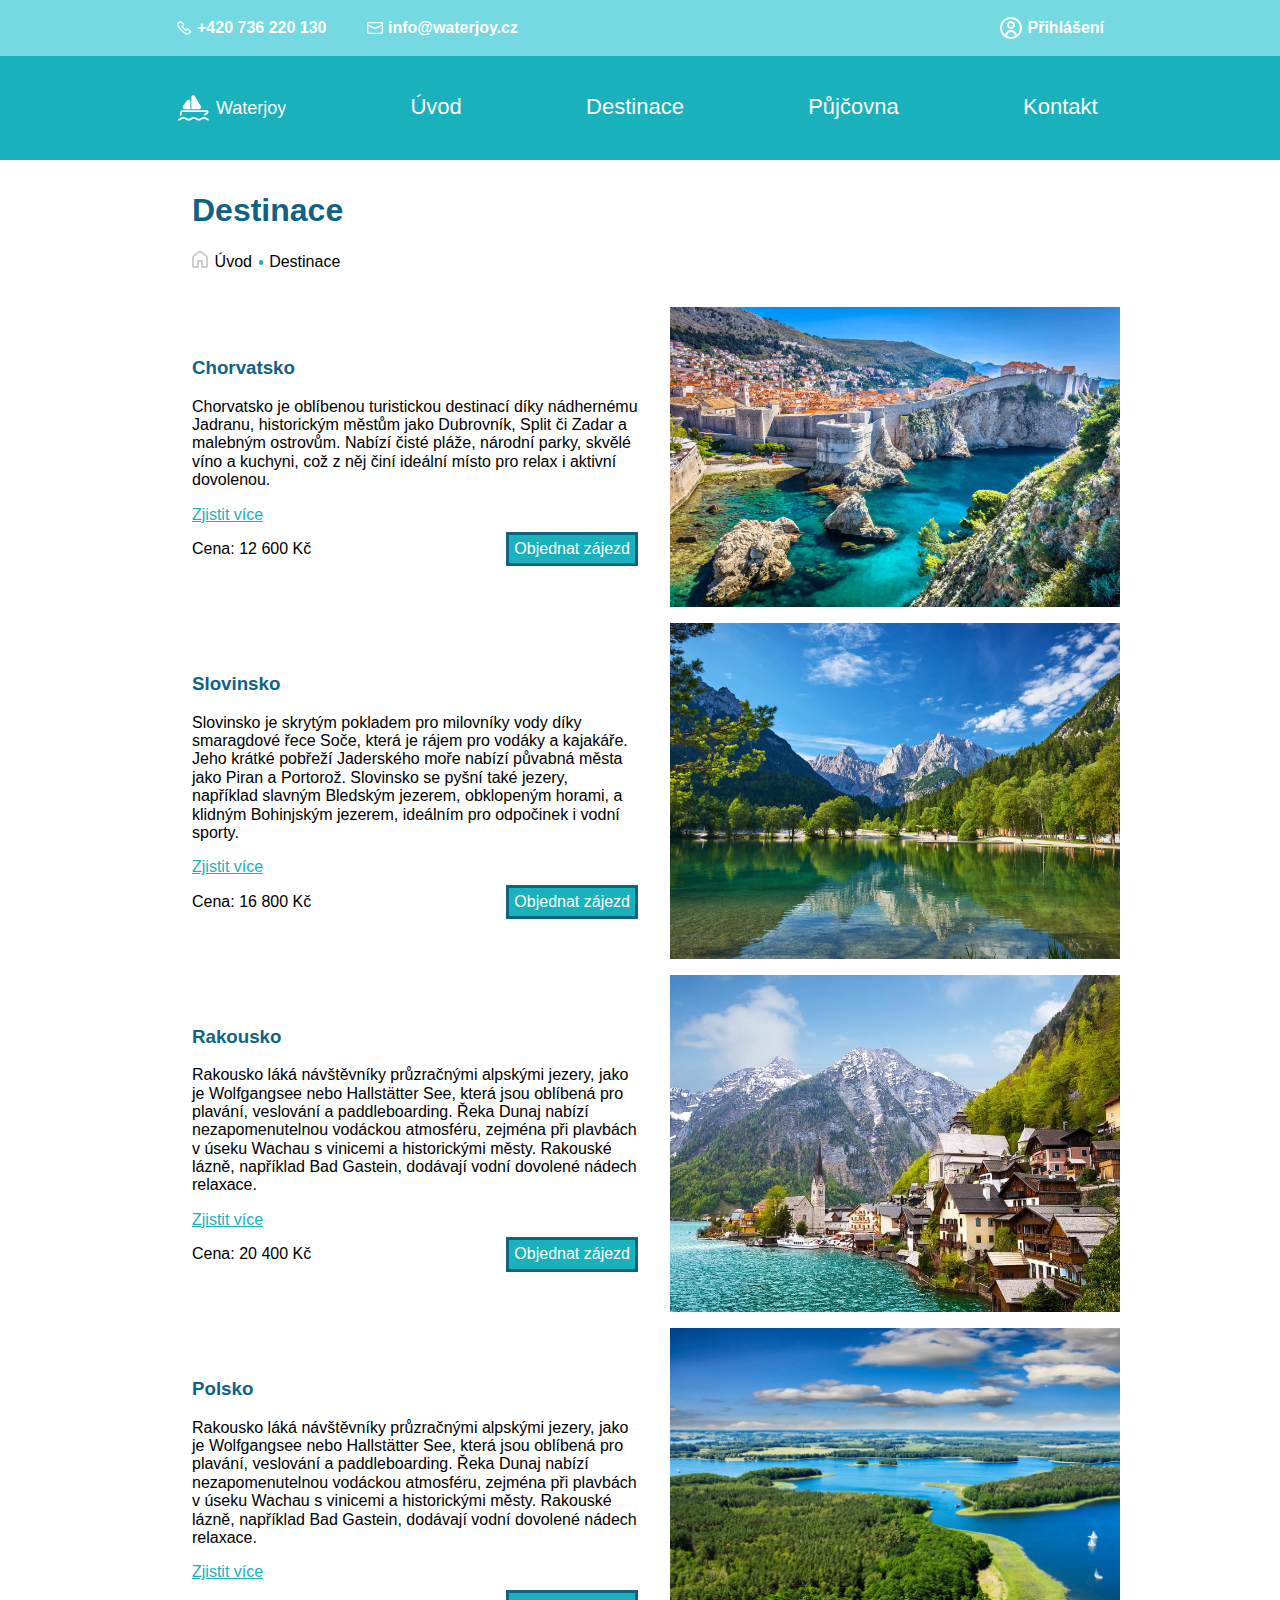
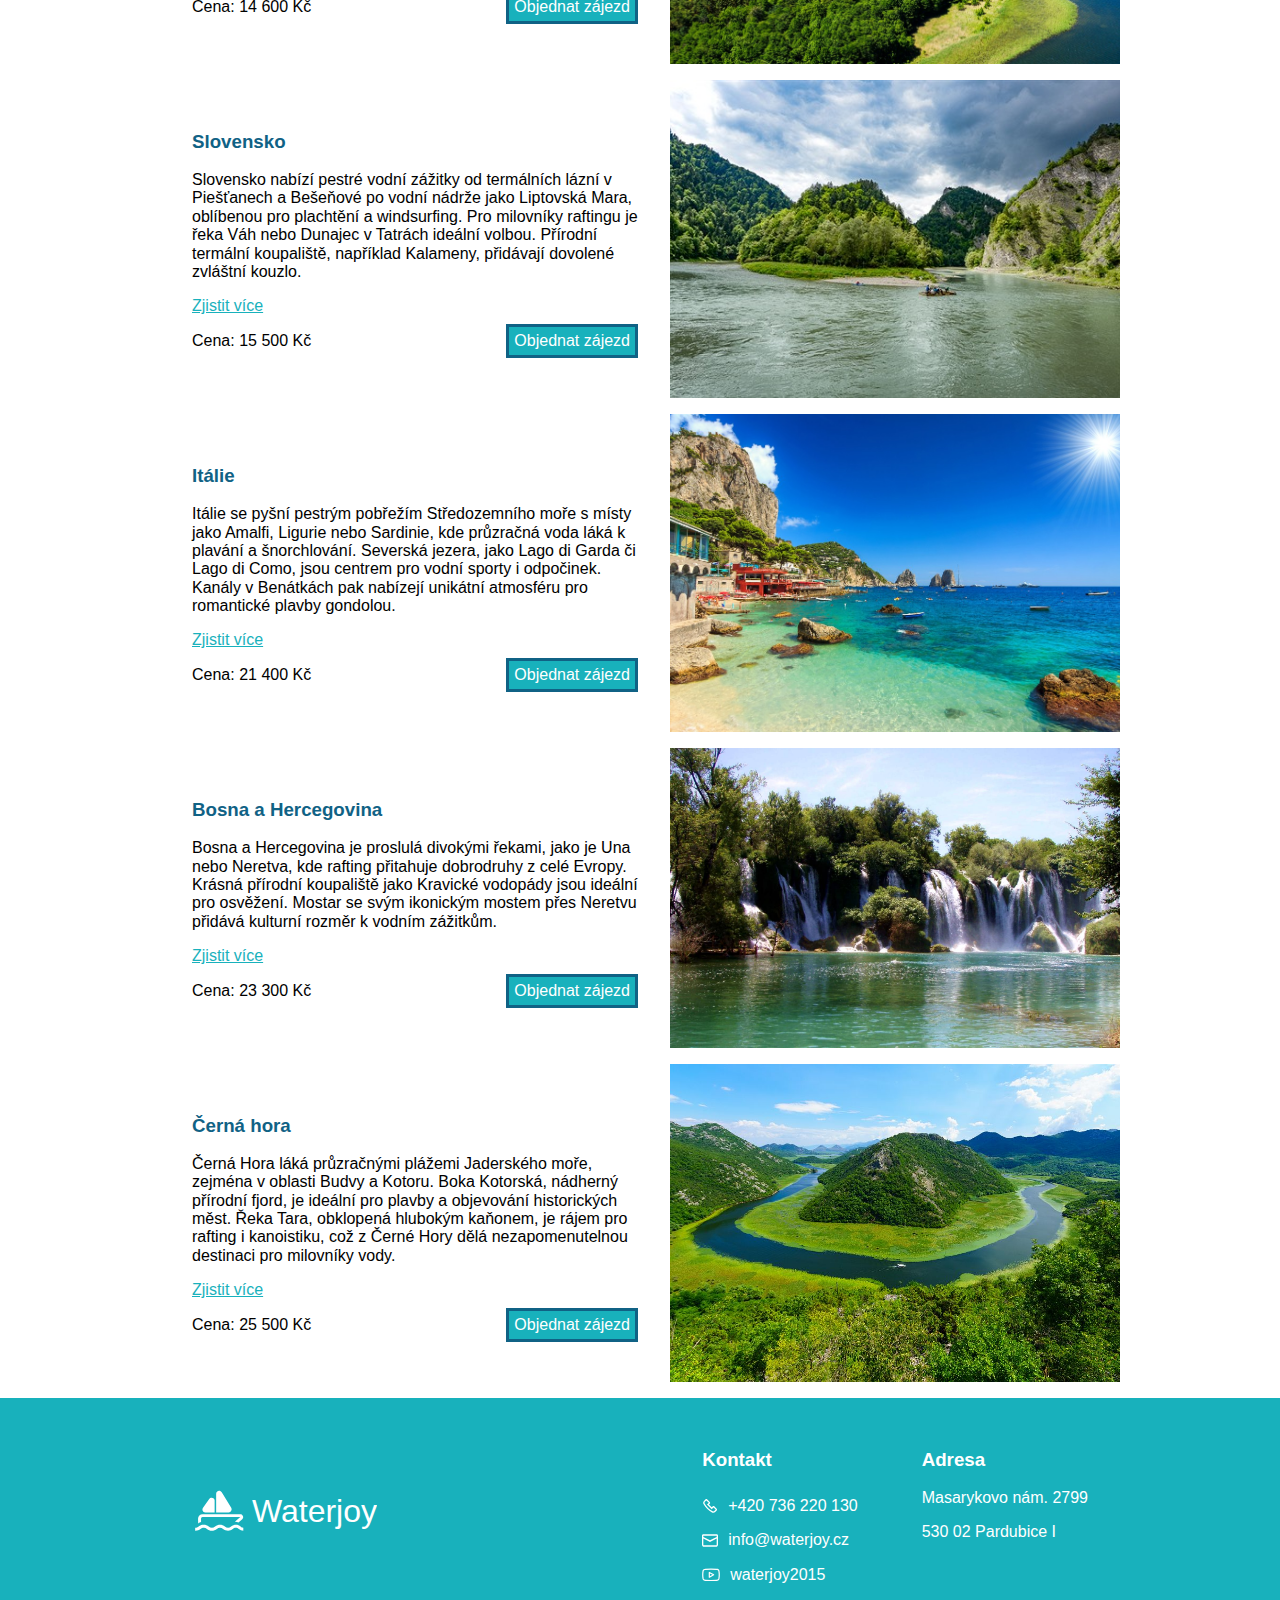
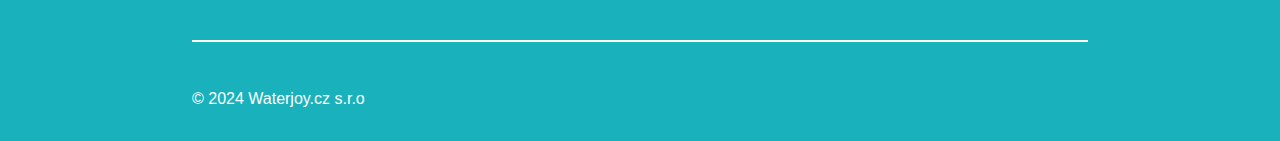
==== destinace.html @ 98359bdb "first commit" ====
<!DOCTYPE html>
<html lang="cs">
  <head>
    <meta charset="UTF-8" />
    <meta http-equiv="X-UA-Compatible" content="IE=edge" />
    <meta name="viewport" content="width=device-width, initial-scale=1.0" />
    <link rel="stylesheet" href="./styles/main.css" />
    <link rel="stylesheet" href="./styles/normalize.css" />
    <link rel="stylesheet" href="./styles/hamburger.css" />
    <link rel="stylesheet" href="./styles/style.css" />
    <script src="./hamburger.js"></script>
    <title>Waterjoy | Destinace</title>
  </head>
  <body>
    <header class="header">
      <div class="header__inline">
        <div class="header__kontakt">
          <a href="tel://+420736220130" class="telefon">
            <img src="./ico/telephone.svg" alt="telefon" />
            <p>+420 736 220 130</p>
          </a>
          <a href="mailto://info@watejoy.cz" class="posta">
            <img src="./ico/email.svg" alt="schránka" />
            <p>info@waterjoy.cz</p>
          </a>
        </div>
        <a href="#" class="header__profile">
          <img src="./ico/Profile.svg" alt="profil" />
          <p class="icon-profile">Přihlášení</p>
        </a>
      </div>
      <div class="header__navigace">
        <div class="hamburger-row">
          <div class="navbar__logotext">
            <a
              href="./index.html"
              class="navbar__logo img-responsive header__logo"
              ><img
                src="./ico/logo.svg"
                alt="Waterjoy"
                class="logo--text"
              />Waterjoy</a
            >
          </div>
          <a
            href="javascript:void(0)"
            class="hamburger hamburger-btn hamburger-zone"
          >
            <span></span>
            <span></span>
            <span></span>
          </a>
        </div>
        <nav class="navbar hamburger-nav hamburger-zone">
          <menu class="nav__pages">
            <li class="nav-item">
              <a class="nav-link" href="./index.html">Úvod</a>
            </li>
            <li class="nav-item">
              <a class="nav-link" href="./destinace.html">Destinace</a>
            </li>
            <li class="nav-item">
              <a class="nav-link" href="./pujcovna.html">Půjčovna</a>
            </li>
            <li class="nav-item">
              <a class="nav-link" href="./kontakt.html">Kontakt</a>
            </li>
          </menu>
        </nav>
      </div>
    </header>
    <main class="destinace">
      <section class="destinace_uvod">
        <h1>Destinace</h1>
        <div class="drobenka">
          <img src="./ico/domek.svg" alt="home" />
          <a href="./index.html">Úvod</a>
          <span class="drobenka__span"></span>
          <a href="./destinace.html">Destinace</a>
        </div>
      </section>
      <section class="destinace__nabidka" id="Chorvatsko">
        <div class="destinace__popis">
          <div class="destinace__item">
            <h3 class="destinace__country">Chorvatsko</h3>
            <p class="country__text">
              Chorvatsko je oblíbenou turistickou destinací díky nádhernému
              Jadranu, historickým městům jako Dubrovník, Split či Zadar a
              malebným ostrovům. Nabízí čisté pláže, národní parky, skvělé víno
              a kuchyni, což z něj činí ideální místo pro relax i aktivní
              dovolenou.
            </p>
            <a href="#" class="more-info-btn">Zjistit více</a>
            <div class="price__item">
              <p class="price-tag">Cena: 12 600 Kč</p>
              <a href="#" class="formular-btn">Objednat zájezd</a>
            </div>
          </div>
          <img
            src="./images/croatia.jpg"
            alt="Croatia"
            class="destinace__img"
          />
        </div>
      </section>
      <section class="destinace__nabidka" id="Slovinsko">
        <div class="destinace__popis">
          <div class="destinace__item">
            <h3 class="destinace__country">Slovinsko</h3>
            <p class="country__text">
              Slovinsko je skrytým pokladem pro milovníky vody díky smaragdové
              řece Soče, která je rájem pro vodáky a kajakáře. Jeho krátké
              pobřeží Jaderského moře nabízí půvabná města jako Piran a
              Portorož. Slovinsko se pyšní také jezery, například slavným
              Bledským jezerem, obklopeným horami, a klidným Bohinjským jezerem,
              ideálním pro odpočinek i vodní sporty.
            </p>
            <a href="#" class="more-info-btn">Zjistit více</a>
            <div class="price__item">
              <p class="price-tag">Cena: 16 800 Kč</p>
              <a href="#" class="formular-btn">Objednat zájezd</a>
            </div>
          </div>
          <img
            src="./images/slovinsko.jpg"
            alt="Slovinsko"
            class="destinace__img"
          />
        </div>
      </section>
      <section class="destinace__nabidka" id="Rakousko">
        <div class="destinace__popis">
          <div class="destinace__item">
            <h3 class="destinace__country">Rakousko</h3>
            <p class="country__text">
              Rakousko láká návštěvníky průzračnými alpskými jezery, jako je
              Wolfgangsee nebo Hallstätter See, která jsou oblíbená pro plavání,
              veslování a paddleboarding. Řeka Dunaj nabízí nezapomenutelnou
              vodáckou atmosféru, zejména při plavbách v úseku Wachau s vinicemi
              a historickými městy. Rakouské lázně, například Bad Gastein,
              dodávají vodní dovolené nádech relaxace.
            </p>
            <a href="#" class="more-info-btn">Zjistit více</a>
            <div class="price__item">
              <p class="price-tag">Cena: 20 400 Kč</p>
              <a href="#" class="formular-btn">Objednat zájezd</a>
            </div>
          </div>
          <img
            src="./images/rakousko.jpg"
            alt="Rakousko"
            class="destinace__img"
          />
        </div>
      </section>
      <section class="destinace__nabidka" id="Polsko">
        <div class="destinace__popis">
          <div class="destinace__item">
            <h3 class="destinace__country">Polsko</h3>
            <p class="country__text">
              Rakousko láká návštěvníky průzračnými alpskými jezery, jako je
              Wolfgangsee nebo Hallstätter See, která jsou oblíbená pro plavání,
              veslování a paddleboarding. Řeka Dunaj nabízí nezapomenutelnou
              vodáckou atmosféru, zejména při plavbách v úseku Wachau s vinicemi
              a historickými městy. Rakouské lázně, například Bad Gastein,
              dodávají vodní dovolené nádech relaxace.
            </p>
            <a href="#" class="more-info-btn">Zjistit více</a>
            <div class="price__item">
              <p class="price-tag">Cena: 14 600 Kč</p>
              <a href="#" class="formular-btn">Objednat zájezd</a>
            </div>
          </div>
          <img src="./images/polsko.jpg" alt="Polsko" class="destinace__img" />
        </div>
      </section>
      <section class="destinace__nabidka" id="Slovensko">
        <div class="destinace__popis">
          <div class="destinace__item">
            <h3 class="destinace__country">Slovensko</h3>
            <p class="country__text">
              Slovensko nabízí pestré vodní zážitky od termálních lázní v
              Piešťanech a Bešeňové po vodní nádrže jako Liptovská Mara,
              oblíbenou pro plachtění a windsurfing. Pro milovníky raftingu je
              řeka Váh nebo Dunajec v Tatrách ideální volbou. Přírodní termální
              koupaliště, například Kalameny, přidávají dovolené zvláštní
              kouzlo.
            </p>
            <a href="#" class="more-info-btn">Zjistit více</a>
            <div class="price__item">
              <p class="price-tag">Cena: 15 500 Kč</p>
              <a href="#" class="formular-btn">Objednat zájezd</a>
            </div>
          </div>
          <img
            src="./images/slovensko.jpg"
            alt="Slovensko"
            class="destinace__img"
          />
        </div>
      </section>
      <section class="destinace__nabidka" id="Italie">
        <div class="destinace__popis">
          <div class="destinace__item">
            <h3 class="destinace__country">Itálie</h3>
            <p class="country__text">
              Itálie se pyšní pestrým pobřežím Středozemního moře s místy jako
              Amalfi, Ligurie nebo Sardinie, kde průzračná voda láká k plavání a
              šnorchlování. Severská jezera, jako Lago di Garda či Lago di Como,
              jsou centrem pro vodní sporty i odpočinek. Kanály v Benátkách pak
              nabízejí unikátní atmosféru pro romantické plavby gondolou.
            </p>
            <a href="#" class="more-info-btn">Zjistit více</a>
            <div class="price__item">
              <p class="price-tag">Cena: 21 400 Kč</p>
              <a href="#" class="formular-btn">Objednat zájezd</a>
            </div>
          </div>
          <img src="./images/italie.jpg" alt="Italie" class="destinace__img" />
        </div>
      </section>
      <section class="destinace__nabidka" id="Bosna">
        <div class="destinace__popis">
          <div class="destinace__item">
            <h3 class="destinace__country">Bosna a Hercegovina</h3>
            <p class="country__text">
              Bosna a Hercegovina je proslulá divokými řekami, jako je Una nebo
              Neretva, kde rafting přitahuje dobrodruhy z celé Evropy. Krásná
              přírodní koupaliště jako Kravické vodopády jsou ideální pro
              osvěžení. Mostar se svým ikonickým mostem přes Neretvu přidává
              kulturní rozměr k vodním zážitkům.
            </p>
            <a href="#" class="more-info-btn">Zjistit více</a>
            <div class="price__item">
              <p class="price-tag">Cena: 23 300 Kč</p>
              <a href="#" class="formular-btn">Objednat zájezd</a>
            </div>
          </div>
          <img src="./images/bosna.jpg" alt="Bosna" class="destinace__img" />
        </div>
      </section>
      <section class="destinace__nabidka" id="Cerna-hora">
        <div class="destinace__popis">
          <div class="destinace__item">
            <h3 class="destinace__country">Černá hora</h3>
            <p class="country__text">
              Černá Hora láká průzračnými plážemi Jaderského moře, zejména v
              oblasti Budvy a Kotoru. Boka Kotorská, nádherný přírodní fjord, je
              ideální pro plavby a objevování historických měst. Řeka Tara,
              obklopená hlubokým kaňonem, je rájem pro rafting i kanoistiku, což
              z Černé Hory dělá nezapomenutelnou destinaci pro milovníky vody.
            </p>
            <a href="#" class="more-info-btn">Zjistit více</a>
            <div class="price__item">
              <p class="price-tag">Cena: 25 500 Kč</p>
              <a href="#" class="formular-btn">Objednat zájezd</a>
            </div>
          </div>
          <img
            src="./images/cerna-hora.jpg"
            alt="Cerna hora"
            class="destinace__img"
          />
        </div>
      </section>
    </main>
    <footer>
      <div class="footer__block">
        <a href="./index.html" class="footer__logo img-responsive footer__logo2"
          ><img
            src="./ico/logo.svg"
            alt="Waterjoy"
            class="footer__logo--text"
          />Waterjoy</a
        >
        <div class="footer__blok2">
          <div class="footer__item">
            <h3 class="footer__h3">Kontakt</h3>
            <div class="footer__kontakt">
              <a href="tel://+420736220130" class="footer__a">
                <img src="./ico/telephone.svg" alt="telefon" /> +420 736 220
                130</a
              >
              <a href="mailto://info@l3web.cz" class="footer__a">
                <img src="./ico/email.svg" alt="posta" /> info@waterjoy.cz</a
              >
              <a href="https://www.youtube.com/"
                ><img src="./ico/youtube.svg" alt="YouTube" />waterjoy2015</a
              >
            </div>
          </div>
          <div class="footer__item">
            <h3 class="footer__h3">Adresa</h3>
            <p>Masarykovo nám. 2799</p>
            <p>530 02 Pardubice I</p>
          </div>
        </div>
      </div>
      <div class="sec__footer--line">
        <span class="footer__line"></span>
      </div>
      <div class="footer__item--underline">
        <div class="footer__underline--text">
          <a href="https://pslib.cz/" class="footer__a"
            >&copy; 2024 Waterjoy.cz s.r.o</a
          >
        </div>
      </div>
    </footer>
  </body>
</html>
---- styles/main.css ----
:root {
    --lightblue: #18b1bc;
    --darkblue: #106285;
    --black: #000000;
    --white: #ffffff;
    --backgoundblue: #add5e79c;
    --lighterblue: #74d9e0;
}

html {
    font-family: 'Inter', sans-serif;
}

a {
    text-decoration: none;
}

li {
    display: block;
}

h1,
h2,
h3 {
    color: var(--darkblue);
}

.img-responsive {
    display: block;
    width: 100%;
    object-fit: cover;
    max-width: 700px;
    margin: 0;
    padding: 0;
    border-radius: 12px;
    overflow: hidden;
}

.sec__btn {
    display: flex;
    justify-content: center;
}

.drobenka {
    display: flex;
    align-items: center;
    gap: 5px;
}

.drobenka a {
    color: var(--Cerna);
    padding: 0.1em;
}

.drobenka img {
    padding-bottom: 0.4em;
}

.drobenka__span {
    display: inline-flex;
    border: 2px solid var(--lightblue);
    height: 1px;
    border-radius: 2px;
}

.foto__profil {
    margin: 1em 1em 1em 0;
}

.yellow {
    color: yellow;
}

/*HEADER*/

.header {
    background-color: var(--lightblue);
}

.header__inline {
    display: flex;
    font-family: 'Hanken Grotesk', sans-serif;
    justify-content: space-between;
    padding: 1em;
    background-color: var(--lighterblue);
}

.header__kontakt {
    gap: 20px;
}

.header__kontakt img {
    width: 100%;
}

.header__inline p {
    display: none;
}

.telefon,
.posta,
.header__profile,
.header__kontakt {
    display: flex;
    align-items: center;
    align-self: center;
}

/*NAVIGACE*/

.header__navigace {
    background-color: var(--lightblue);
}

.navbar__logo {
    max-width: 185px;
}

.logo--text {
    padding-right: 5px;
    width: 100%;
    object-fit: cover;

}

.header__logo {
    display: flex;
    align-items: center;
    /*padding-top: 0.2em;*/
    color: white;
    font-size: large;
    z-index: 2;
}

.nav-link {
    color: var(--white);
    font-size: 22px;
    font-weight: normal;
    text-align: center;
}

.telefon,
.posta,
.header__profile {
    gap: 5px;
    color: var(--white);
    font-weight: bold;
}

.navbar {
    position: absolute;
    width: 100%;
    transition: 1s;
}

.nav-item {
    display: block;
    text-align: center;
    border-bottom: 2px solid var(--white);
    padding: 0.5em 0;
    width: 100%;
}

/*HOMEPAGE*/

.sec1__check {
    display: flex;
    align-items: center;
    justify-content: space-between;
}

.sec1__check--text ul {
    padding: 0.5em 0.5em;
    margin: 0;
}

.section1 {
    display: flex;
    justify-content: space-around;
    flex-direction: column;
    margin: 1em;
    gap: 20px;
    padding: 1.5em;
}

.sec1__h1 {
    display: flex;
    flex-direction: row-reverse;
}

.section1__item--text {
    padding: 0;
    margin: 0 0 1.5em 0;
}

.hp-btn {
    background-color: var(--lightblue);
    color: var(--white);
    border-radius: 12px;
    padding: 12px;
    margin: 16px 0;
    width: fit-content;
}

.hp-btn:hover {
    background-color: var(--darkblue);
}


.homepage__h2 {
    text-align: center;
    padding: 1.5em;
    margin: 0;
    /*margin-bottom: 1em;*/
}

.top-destinace__blok {
    display: flex;
    position: relative;
}

.top-destinace__blok:hover {
    transform: scale(1.05);
    transition: 1s;
}

.top-destinace__img {
    width: 100%;
    object-fit: cover;
}

.top-destinace__text {
    position: absolute;
    background-color: var(--lighterblue);
    color: var(--darkblue);
    font-weight: 600;
    right: 0;
    bottom: 30px;
    padding: 10px;
}

.top-destinace__h3 {
    margin: 0;
    padding-bottom: 10px;
}

.top-destinace__p {
    margin: 0;
}

.reference__item {
    display: flex;
    text-align: center;
    flex-wrap: wrap;
    justify-content: center;
    color: var(--lightblue);
}

.reference__item--blok {
    padding: .5em;
    border-radius: 16px;

}

.reference__item--blok p:first-child {
    font-size: large;
    font-weight: bold;
}

.reference-list__item {
    display: flex;
    flex-direction: column;
    justify-content: start;
    margin: 2em;
}

.reference__profil {
    display: flex;
    align-items: center;
}

.reference__word--circle {
    width: 30px;
    height: 30px;
    font-size: 24px;
    text-align: center;
    color: var(--white);
    border-radius: 50%;
    padding: .5em;
    margin: .5em .5em .5em 0;
}

.blue {
    background-color: blue;
}

.purple {
    background-color: purple;
}

.green {
    background-color: green;
}



.profile__blok {
    display: flex;
    flex-direction: column;
}

.profile__name {
    margin: 0;
}

.reference__text {
    margin: 0;
}

/*DESTINACE*/

.destinace {
    margin: 0 5px;
}

.destinace_uvod {
    margin: 2em;
}

.destinace__item {
    margin: 2em;
}

.more-info-btn {
    color: var(--lightblue);
    text-decoration: underline;
}

.price__item {
    display: flex;
    justify-content: space-between;
    align-items: center;
}

.formular-btn {
    background-color: var(--lightblue);
    color: var(--white);
    border: 3px solid var(--darkblue);
    padding: 5px;
}

.formular-btn:hover {
    background-color: var(--darkblue);
}

.destinace__img {
    object-fit: cover;
    width: 100%;
}

.proc-my__blok {
    display: flex;
    justify-content: center;
    flex-direction: column;
    gap: 16px;
    margin: 1em;
}

.proc-my__item {
    background-color: var(--lighterblue);
    border-radius: 4px;
    padding: 1em;
}

/*PUJCOVNA*/

.cenik {
    border-collapse: collapse;
    border: 1px solid var(--black);
    width: 100%;
}

.pujcovna__sec1 {
    margin: 2em;
}

.pujcovna__adresa--text {
    margin: 2em;
}

.pujcovna__cenik {
    margin: 2em;
}

.cenik__popis {
    margin: 1em;
    font-weight: bold;
    font-size: larger;
    color: var(--darkblue);
}

.cenik__radek--popis th {
    font-weight: bold;
    padding: 8px;
    /*border: 1px solid var(--darkblue);*/
}

.cenik__radek th {
    font-weight: 400;
    padding: 8px;
    border: 1px solid var(--black);
}

.pujcovna__formular {
    margin: 2em;
}

/*formular*/

input[type=text],
select {
    width: 100%;
    padding: 12px 20px;
    margin: 8px 0;
    display: inline-block;
    border: 1px solid #ccc;
    border-radius: 4px;
    box-sizing: border-box;
}

input[type=submit] {
    width: 100%;
    background-color: var(--lightblue);
    color: white;
    padding: 14px 20px;
    margin: 8px 0;
    border: none;
    border-radius: 4px;
    cursor: pointer;
}

input[type=submit]:hover {
    background-color: var(--darkblue);
}

/*KONTAKT*/

.kontakt__sec1 {
    margin: 2em;
}

.kontakt__sec2--text {
    margin: 2em 2em;
}

.kontakt__doba--blok {
    display: flex;
    flex-direction: column;

}

.kontakt__doba--popis {
    text-align: start;
}

.kontakt__doba--item {
    display: flex;
    justify-content: space-between;
    padding: .5em;
    gap: 16px;
}


.mapa {
    width: 100%;
    height: 400px;
}

.kontakt__personal {
    display: flex;
    justify-content: space-between;
    margin: 1em;
    align-items: center;
    max-width: 450px;
    width: 100%;
}

.kontakt__personal--block {
    display: flex;
    justify-content: center;
    background-color: var(--lighterblue);
    border-radius: 16px;
}

.foto__logo {
    width: 140px;
    margin: 1em;
}

.kontakt__sec3 {
    margin: 3em 1em;
}

.kontakt__sec3 h2 {
    text-align: center;
}

.kontakt__sec3--block {
    display: flex;
    justify-content: space-around;
    flex-direction: column;
    gap: 24px;
    width: 100%;
    margin: 2em 0;
}

.kontakt__foto {
    max-width: 100px;
}

.kontakt__personal--text p {
    margin: 5px 0;
    color: var(--darkblue);
}

.kontakt__personal--text p:first-child {
    font-weight: bold;
}

.kontakt__personal--text a {
    display: block;
    color: var(--darkblue);
    margin: 5px 0;
}

/*FOOTER*/

footer {
    background-color: var(--lightblue);
    color: var(--white);
    padding: 1em 0 1em 0;
}

.footer__block {
    display: flex;
    flex-wrap: wrap;
    flex-direction: column;
}

.footer__logo {
    max-width: 185px;
    margin: 1em;
}

.footer__logo--text {
    padding-right: 5px;

}

.footer__logo2 {
    display: flex;
    align-items: center;
    color: white;
    font-size: 24px;
}

.footer__item {
    text-align: start;
    margin: 1em 2em;
}

.footer__item a {
    color: var(--white);
}

.footer__h3 {
    color: var(--white);
}

.footer__item--underline {
    text-align: center;
}

.footer__underline--text {
    display: flex;
    justify-content: space-around;
    align-items: center;
    margin: 0 1em;
}

.footer__line {
    display: flex;
    border: 1px solid var(--white);
}

.sec__footer--line {
    margin: 2em;
}

.footer__kontakt {
    display: flex;
    flex-direction: column;
}

.footer__kontakt a {
    display: flex;
    justify-content: flex-start;
    margin: 0.5em 0;
    gap: 10px;
}

.footer__a {
    display: block;
    color: var(--svetlaModra);
    margin: 1em 0;
}



/*MEDIAQ*/

@media screen and (min-width: 768px) {
    /*Q-HEADER*/

    .header__inline p {
        display: inline;
        margin: 0;
    }

    .header__kontakt p {
        min-width: 150px;
    }

    /*Q-NAVIGACE*/

    .header__navigace {
        display: flex;
        align-items: center;
        padding: 2em 1em;
        justify-content: space-between;
        background-color: var(--lightblue);
        gap: 24px;
    }

    .navbar {
        display: flex;
        position: relative;
        justify-content: space-between;
        transition: none;
        right: 0;
        justify-content: space-between;
        max-width: 700px;
    }

    .nav__pages {
        display: flex;
        align-items: center;
        width: 100%;
        justify-content: space-between;
        gap: 2;
    }

    .nav__border {
        border: 2px solid var(--Seda);
        align-self: center;
        height: 30px;
    }

    .nav-item {
        display: flex;
        padding: 0.4em;
        border: none;
        justify-content: space-between;
        width: auto;
        border-bottom: 2px solid var(--lightblue);
    }

    .nav-item:hover {
        border-bottom: 2px solid var(--white);
        /*padding-top: 0.4em;*/

    }

    /*Q-HOMEPAGE*/

    .section1 {
        display: flex;
        flex-wrap: nowrap;
        flex-direction: row;
        justify-content: space-around;
    }

    .sec1__check--block {
        display: flex;
        flex-direction: column;
        justify-content: space-evenly;
        margin-right: 2em;
        max-width: 380px;
    }

    .sec1__check {
        display: flex;
        flex-direction: column;
        align-items: start;
    }

    .section1__item--text {
        padding: 0;
        margin: 0;
    }

    .top-destinace__obal {
        display: flex;
        flex-wrap: wrap;
        gap: 12px;
        justify-content: center;
    }

    .top-destinace__img {
        max-width: 450px;
        height: 100%;

    }

    .sec__proc-my {
        display: flex;
        flex-direction: column;
        align-items: center;
        justify-content: center;
    }

    .proc-my__blok {
        flex-wrap: wrap;
        width: fit-content;
        flex-direction: row;
        justify-content: center;

    }

    .proc-my__item {
        max-width: 200px;
    }

    .reference__item {
        justify-content: space-around;
    }

    .reference__list {
        display: flex;
        flex-direction: row;
        flex-wrap: wrap;
        justify-content: space-around;
    }

    .reference-list__item {
        max-width: 270px;

    }

    /*Q-destinace*/
    .destinace__popis {
        display: flex;

    }

    .destinace__img {
        max-width: 450px;
    }

    .destinace__nabidka {
        margin-bottom: 1em;
    }

    /*Q-pujcovna*/

    .pujcovna__adresa {
        display: flex;
        justify-content: space-between;
    }

    .pujcovna__cenik {
        display: flex;
        justify-content: center;
    }



    .formular {
        display: grid;
        grid-template-columns: 1fr 1fr;
        gap: 12px;
    }

    /*Q-KONTAKT*/

    .kontakt__sec3 {
        margin: auto auto 3em auto;
    }

    .kontakt__sec2 {
        display: flex;
        justify-content: space-between;
        gap: 50px;
        padding: 0 0 4em 0;
    }

    .kontakt__sec2--text {
        margin: 0 2em;
        min-width: 200px;
    }

    /*
    .mapa {
        max-height: 350px;
        max-width: 420px;
    }
*/
    .kontakt__pozadi {
        border-radius: 30px;
    }

    .kontakt__sec3--block {
        flex-direction: row;
        flex-wrap: wrap;
    }

    /*Q-FOOTER*/

    .footer__block {
        display: flex;
        flex-direction: row;
        justify-content: space-between;
    }

    .footer__blok2 {
        display: flex;
    }


    .footer__logo {
        max-width: 185px;
        margin: 1em;
    }

    .footer__logo--text {
        padding-right: 5px;
        width: 100%;
        object-fit: cover;

    }

    .footer__logo2 {
        display: flex;
        align-items: center;
        color: white;
        font-size: 32px;
        z-index: 2;
    }

    .footer__item--underline {
        display: flex;
        justify-content: space-between;
        margin: 2em;
    }

    .sec__footer--line {
        display: flex;
        justify-content: center;
        margin: 2em;
    }

    .footer__line {
        width: 100%;
    }
}

/*TABLET*/

@media screen and (min-width: 961px) {
    .header__kontakt {
        margin-left: 10em;
    }

    .header__profile {
        margin-right: 10em;
    }

    .header__navigace {
        margin: 0 10em;
    }

    .section1 {
        justify-content: space-between;
        margin: auto 15em auto 15em;
    }

    .proc-my__blok {
        margin: auto 10em auto 10em;
    }

    .reference {
        margin: auto 10em auto 10em;
    }

    .destinace {
        margin: auto 10em auto 10em;
    }

    .pujcovna__main {
        margin: auto 10em auto 10em;
    }

    .kontakt__sec1,
    .kontakt__sec2 {
        margin: auto 10em auto 10em;
    }

    .kontakt__sec3 {
        margin: auto 10em 3em 10em;
    }

    .footer__item--underline {
        margin: auto 12em auto 11em;
    }

    .footer__line {
        margin: auto 10em auto 10em;
    }

    .footer__block {
        margin: auto 10em auto 10em;
    }
}
---- styles/hamburger.css ----
:root {
    --white: #ffffff;
}

.hamburger {
    --rotate-time: .15s;
    --move-time: .1s;
}

.hamburger {
    width: 60px;
    height: 45px;
    position: relative;
}

.hamburger span {
    position: absolute;
    height: 6px;
    width: 100%;
    background: var(--white);
    left: 0;
}

.hamburger span:nth-child(1) {
    top: 0px;
    border-radius: 20px;
}

.hamburger span:nth-child(2) {
    top: 18px;
    transition: .5s;
    border-radius: 20px;
}

.hamburger span:nth-child(3) {
    bottom: 2px;
    border-radius: 20px;
}

.hamburger-nav {
    transform: scaleY(0);
    transition: .5s;
    transform-origin: top;
}


@media screen and (max-width: 768px) {
    .hamburger.active span {
        transform: translateY(0px);
    }

    .hamburger-nav.active {
        transform: scaleY(1);
    }

    .hamburger.active span:nth-child(1) {
        transform: translateY(18px) rotate(45deg);
    }

    .hamburger.active span:nth-child(2) {
        transform: translateX(200%);
        transition: .5s;
        overflow: hidden;
    }

    .hamburger.active span:nth-child(3) {
        transform: translateY(-18px) rotate(-45deg);
    }
}
---- styles/style.css ----
:root {
    --black: #000000;
    --white: #ffffff;
    --lightblue: #18b1bc;
}

.hamburger {
    display: block;
}

.hamburger-nav {
    background-color: var(--lightblue);
    border-top: 2px solid var(--white);
}

.hamburger-nav a:hover {
    color: var(--white);
}

.hamburger-row {
    padding: 1em;
    display: flex;
    justify-content: space-between;
    color: var(--white);
    flex-wrap: nowrap;
    align-items: center;
}

.hamburger-nav menu {
    margin: 0;
    padding: 0;
}

.btn-cta {
    display: inline-block;
    background-color: var(--black);
    font-size: 22px;
    font-weight: bold;
    border-top: 0;
}

.btn-cta>a {
    color: var(--white);
}

@media screen and (min-width: 768px) {
    .hamburger-btn {
        display: none;
    }

    .hamburger-nav {
        transform: none;
        display: flex;
        justify-content: end;
        border: none;
    }

    .btn-cta {
        background-color: var(--white);
        border-radius: 1em;
        padding: 10px 20px;
        margin: 5px;
    }

    .btn-cta:hover {
        border: 5px solid var(--white);
        background-color: var(--white);
        font-weight: bold;
        padding: 5px 15px;
        color: var(--black);
    }

    .btn-cta>a {
        color: var(--white);
    }

    .hamburger-nav a:hover {
        color: var(--white);
    }

    .hamburger-row {
        display: flex;
        justify-content: space-between;
        color: var(--white);
        align-content: center;
        padding: 0;
    }
}
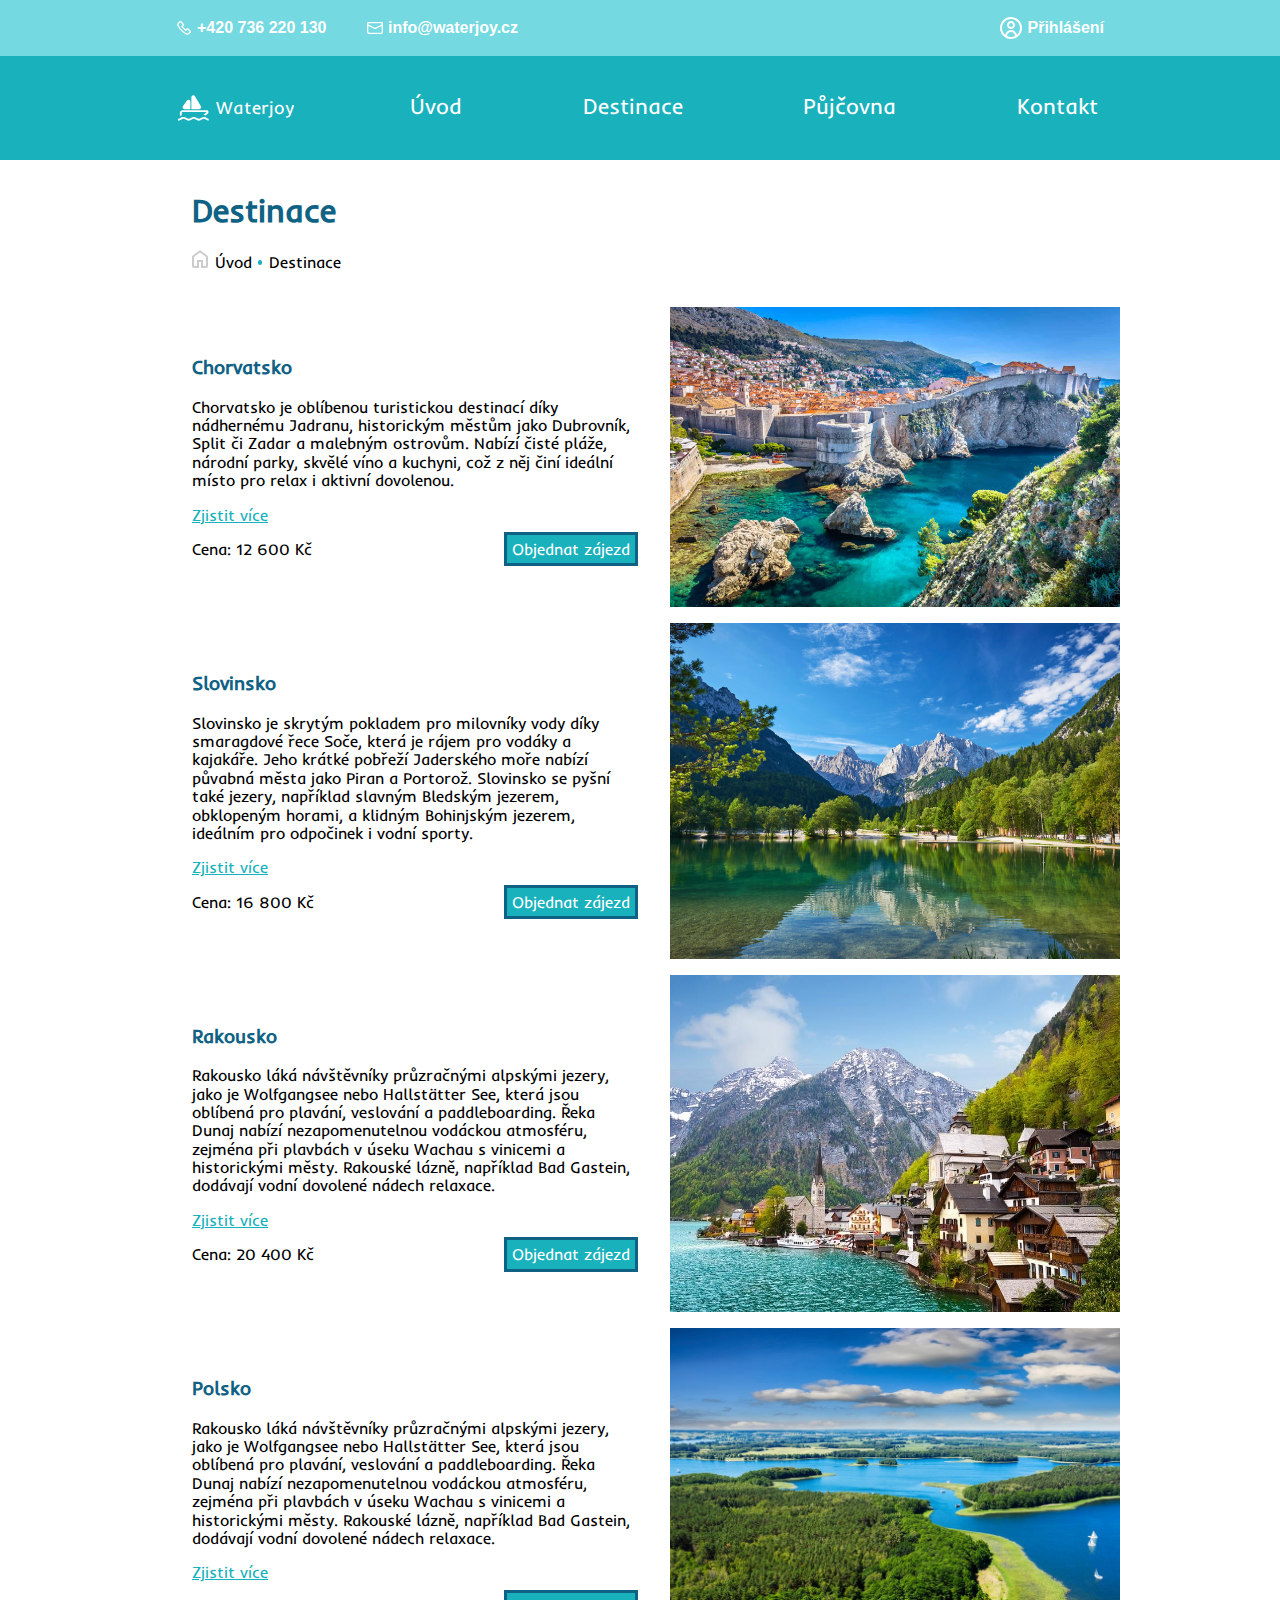
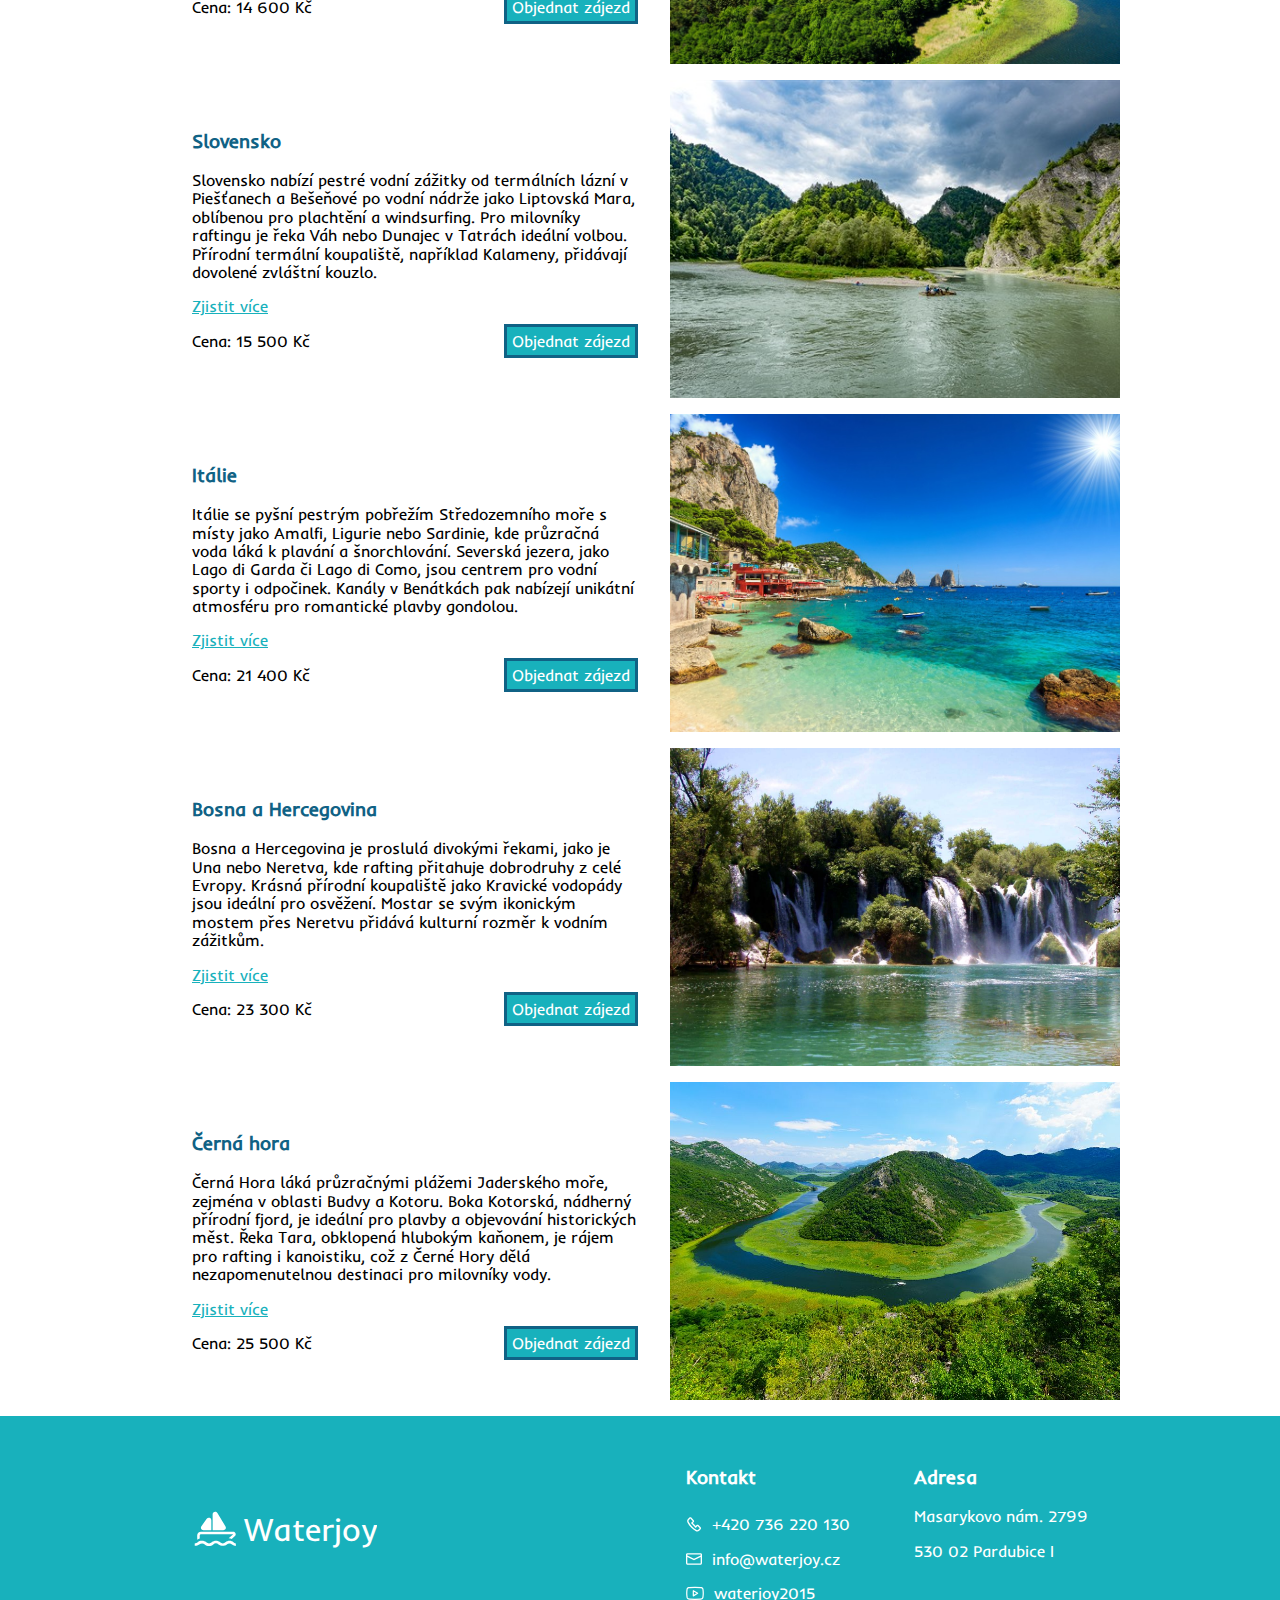
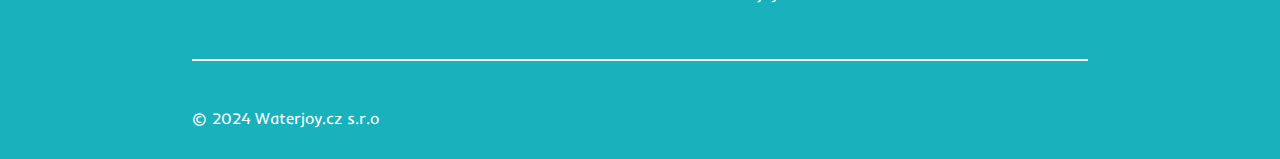
==== commit 9b94a421: "commit 2" ====
--- a/destinace.html
+++ b/destinace.html
@@ -8,6 +8,12 @@
     <link rel="stylesheet" href="./styles/normalize.css" />
     <link rel="stylesheet" href="./styles/hamburger.css" />
     <link rel="stylesheet" href="./styles/style.css" />
+    <link rel="preconnect" href="https://fonts.googleapis.com" />
+    <link rel="preconnect" href="https://fonts.gstatic.com" crossorigin />
+    <link
+      href="https://fonts.googleapis.com/css2?family=Inder&display=swap"
+      rel="stylesheet"
+    />
     <script src="./hamburger.js"></script>
     <title>Waterjoy | Destinace</title>
   </head>
--- a/styles/main.css
+++ b/styles/main.css
@@ -8,7 +8,7 @@
 }
 
 html {
-    font-family: 'Inter', sans-serif;
+    font-family: 'Inder', sans-serif;
 }
 
 a {
@@ -79,7 +79,7 @@
 
 .header__inline {
     display: flex;
-    font-family: 'Hanken Grotesk', sans-serif;
+    font-family: 'Inter', sans-serif;
     justify-content: space-between;
     padding: 1em;
     background-color: var(--lighterblue);
@@ -246,6 +246,23 @@
 
 .top-destinace__p {
     margin: 0;
+}
+
+.proc-my__item {
+    display: flex;
+    flex-direction: column;
+    align-items: center;
+    padding: 1em;
+}
+
+.proc-my__item img {
+    max-width: 50px;
+}
+
+.proc-my__item h3,
+.proc-my__item p {
+    text-align: center;
+    margin: .2em;
 }
 
 .reference__item {
@@ -369,7 +386,7 @@
 .proc-my__item {
     background-color: var(--lighterblue);
     border-radius: 4px;
-    padding: 1em;
+    padding: 2em;
 }
 
 /*PUJCOVNA*/
@@ -466,7 +483,7 @@
 .kontakt__doba--item {
     display: flex;
     justify-content: space-between;
-    padding: .5em;
+    padding: .5em 0;
     gap: 16px;
 }
 
@@ -713,7 +730,7 @@
         display: flex;
         flex-wrap: wrap;
         gap: 12px;
-        justify-content: center;
+        justify-content: space-around;
     }
 
     .top-destinace__img {
@@ -781,6 +798,7 @@
     .pujcovna__cenik {
         display: flex;
         justify-content: center;
+        flex-direction: column;
     }
 
 
@@ -805,7 +823,7 @@
     }
 
     .kontakt__sec2--text {
-        margin: 0 2em;
+        margin: 0;
         min-width: 200px;
     }
 
@@ -874,9 +892,9 @@
     }
 }
 
-/*TABLET*/
-
-@media screen and (min-width: 961px) {
+/*DESKTOP*/
+
+@media screen and (min-width: 1200px) {
     .header__kontakt {
         margin-left: 10em;
     }
@@ -891,7 +909,11 @@
 
     .section1 {
         justify-content: space-between;
-        margin: auto 15em auto 15em;
+        margin: auto 10em auto 10em;
+    }
+
+    .top-destinace {
+        margin: auto 10em auto 10em;
     }
 
     .proc-my__blok {
